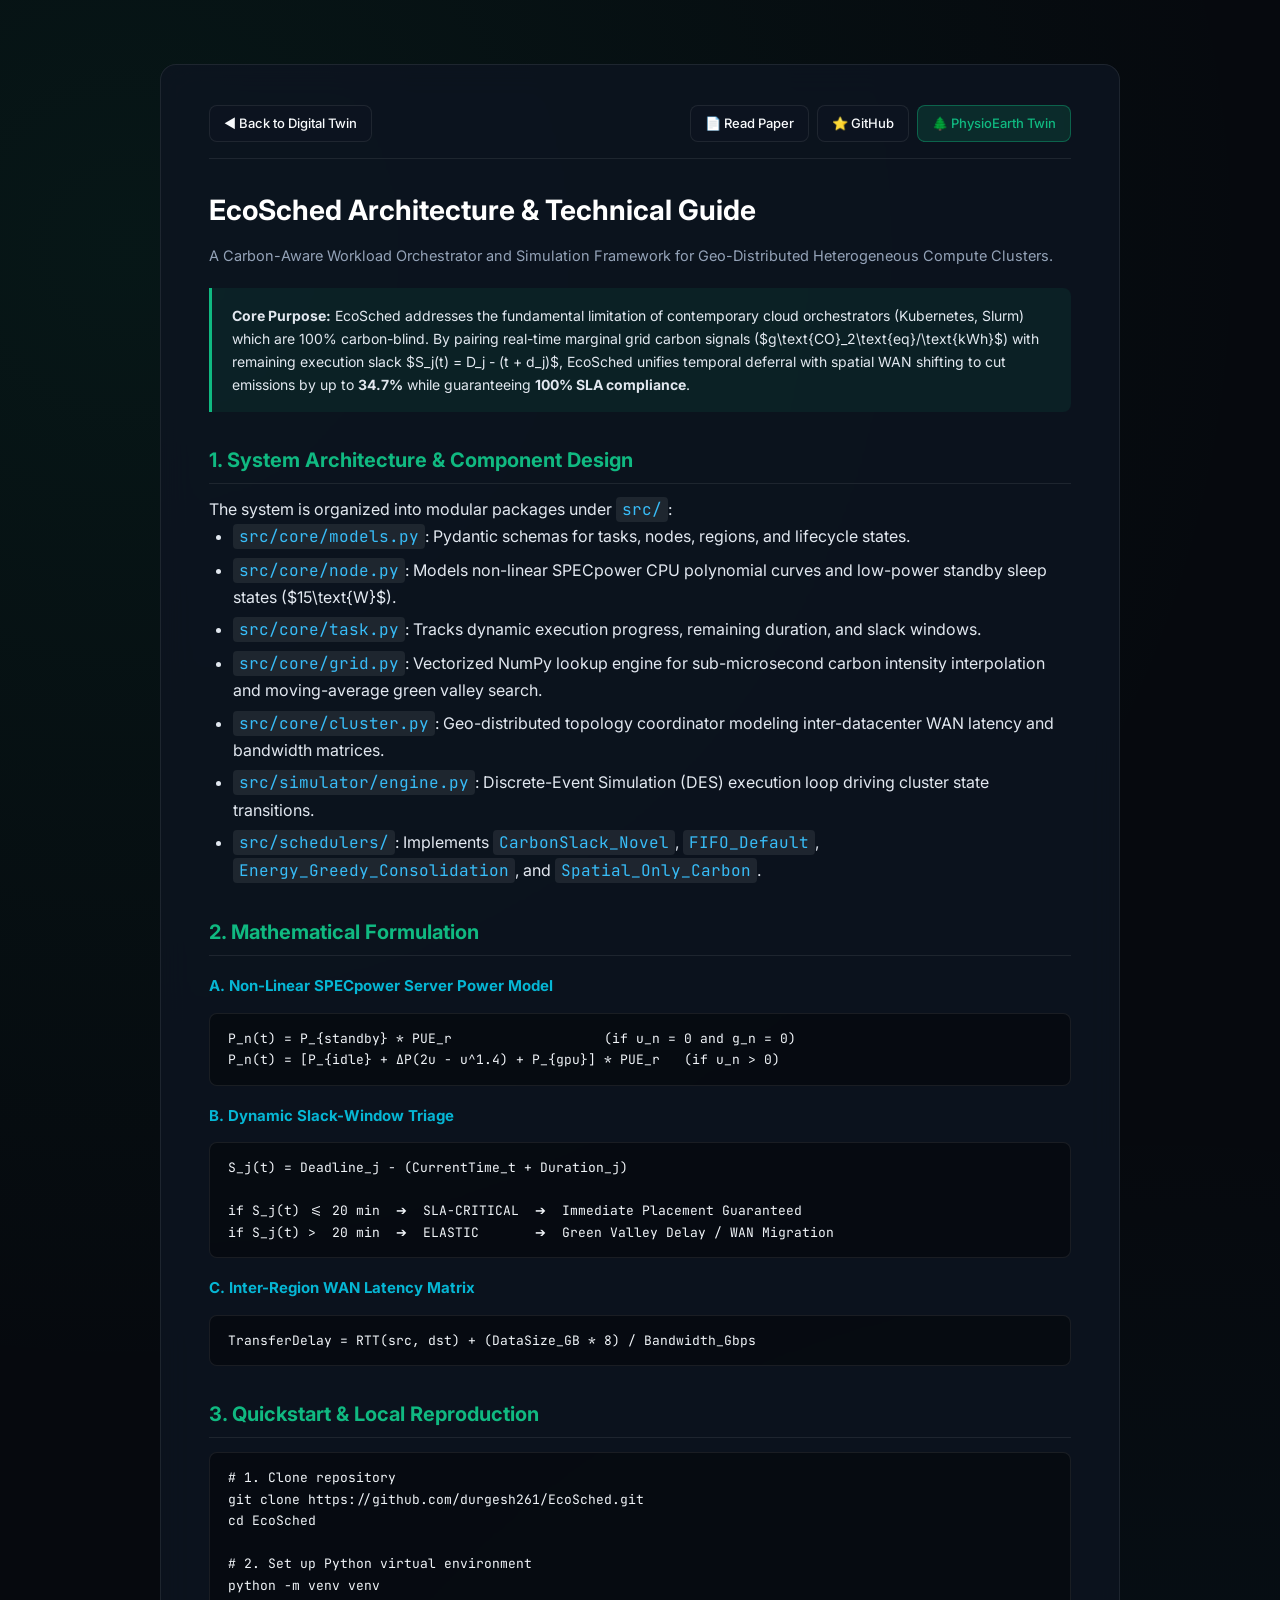
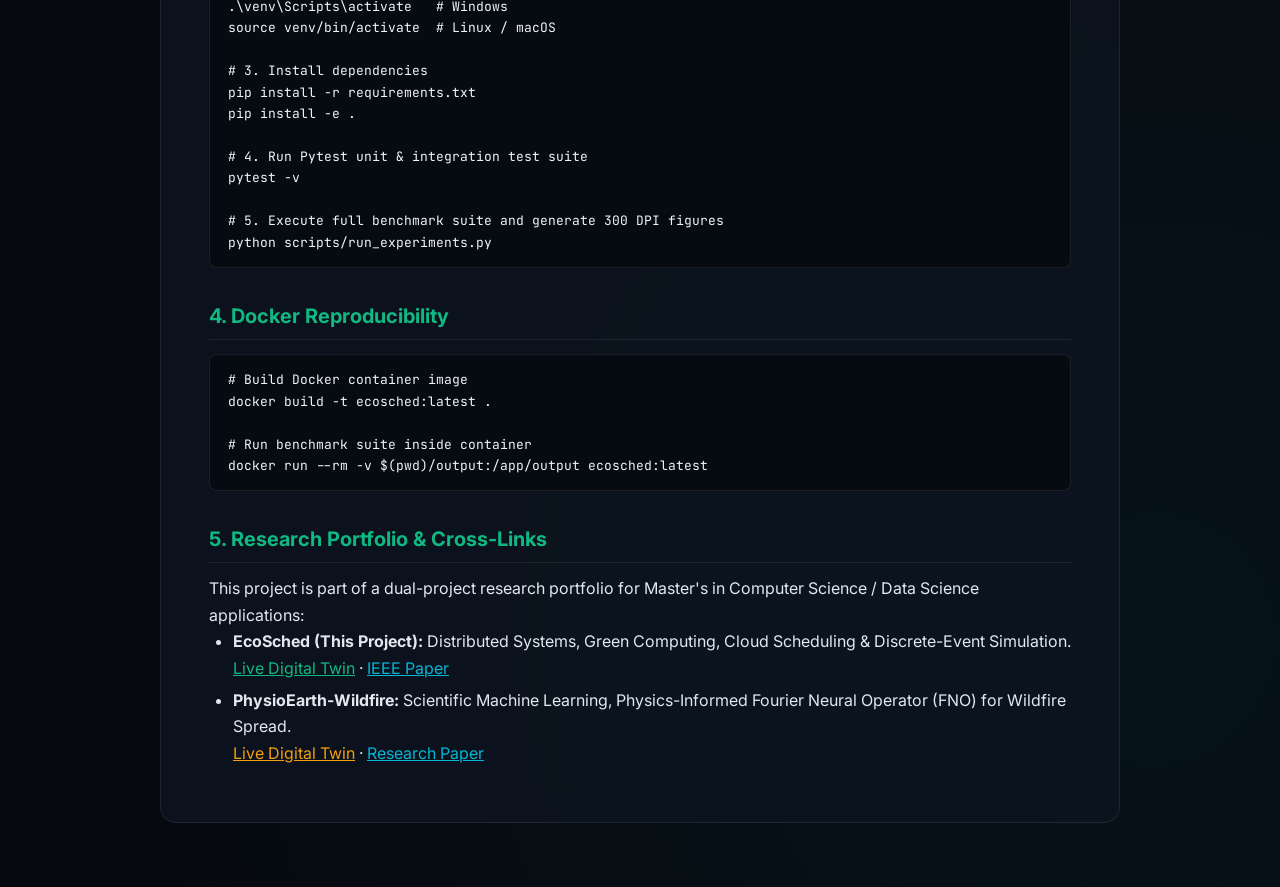
==== dashboard/docs.html @ f652f5c0 "feat: add interactive digital twin, web paper, docs, and GitHub Pages deployment" ====
<!DOCTYPE html>
<html lang="en">
<head>
  <meta charset="UTF-8">
  <meta name="viewport" content="width=device-width, initial-scale=1.0">
  <meta http-equiv="Cache-Control" content="no-cache, no-store, must-revalidate">
  <meta http-equiv="Pragma" content="no-cache">
  <meta http-equiv="Expires" content="0">
  <title>EcoSched: Documentation & Architecture Guide</title>
  <link rel="preconnect" href="https://fonts.googleapis.com">
  <link rel="preconnect" href="https://fonts.gstatic.com" crossorigin>
  <link href="https://fonts.googleapis.com/css2?family=Inter:wght@400;500;600;700&family=JetBrains+Mono:wght@400;600&display=swap" rel="stylesheet">
  <link rel="stylesheet" href="styles.css">
  <style>
    .docs-container {
      max-width: 960px;
      margin: 40px auto;
      background: var(--bg-card);
      backdrop-filter: blur(16px);
      border: 1px solid var(--border-card);
      border-radius: 16px;
      padding: 40px 48px;
      color: #e2e8f0;
      line-height: 1.65;
    }
    .docs-nav {
      display: flex;
      justify-content: space-between;
      align-items: center;
      margin-bottom: 28px;
      padding-bottom: 16px;
      border-bottom: 1px solid var(--border-card);
      flex-wrap: wrap;
      gap: 12px;
    }
    h1 {
      font-size: 28px;
      color: #fff;
      margin-bottom: 10px;
    }
    h2 {
      font-size: 20px;
      color: var(--accent-green);
      margin-top: 32px;
      margin-bottom: 12px;
      border-bottom: 1px solid rgba(255, 255, 255, 0.08);
      padding-bottom: 6px;
    }
    h3 {
      font-size: 15px;
      color: var(--accent-cyan);
      margin-top: 18px;
      margin-bottom: 8px;
    }
    pre {
      background: rgba(0, 0, 0, 0.4);
      border: 1px solid rgba(255, 255, 255, 0.08);
      border-radius: 8px;
      padding: 14px 18px;
      font-family: var(--font-mono);
      font-size: 13px;
      overflow-x: auto;
      color: #f1f5f9;
      margin: 14px 0;
    }
    .highlight-card {
      background: rgba(16, 185, 129, 0.08);
      border-left: 3px solid var(--accent-green);
      padding: 16px 20px;
      border-radius: 0 8px 8px 0;
      margin: 20px 0;
      font-size: 14px;
    }
    ul, ol {
      margin-left: 24px;
      margin-bottom: 16px;
    }
    li {
      margin-bottom: 6px;
    }
    code {
      font-family: var(--font-mono);
      background: rgba(255, 255, 255, 0.08);
      padding: 2px 6px;
      border-radius: 4px;
      color: #38bdf8;
    }
  </style>
</head>
<body>
  <div class="docs-container">
    <div class="docs-nav">
      <a href="index.html" class="btn-link">◀ Back to Digital Twin</a>
      <div style="display:flex; gap:8px;">
        <a href="paper.html" class="btn-link">📄 Read Paper</a>
        <a href="https://github.com/durgesh261/EcoSched" class="btn-link" target="_blank">⭐ GitHub</a>
        <a href="https://durgesh261.github.io/PhysioEarth-Wildfire/" class="btn-link highlight" target="_blank">🌲 PhysioEarth Twin</a>
      </div>
    </div>

    <h1>EcoSched Architecture & Technical Guide</h1>
    <p style="color:var(--text-muted); font-size:14.5px;">
      A Carbon-Aware Workload Orchestrator and Simulation Framework for Geo-Distributed Heterogeneous Compute Clusters.
    </p>

    <div class="highlight-card">
      <strong>Core Purpose:</strong> EcoSched addresses the fundamental limitation of contemporary cloud orchestrators (Kubernetes, Slurm) which are 100% carbon-blind. By pairing real-time marginal grid carbon signals ($g\text{CO}_2\text{eq}/\text{kWh}$) with remaining execution slack $S_j(t) = D_j - (t + d_j)$, EcoSched unifies temporal deferral with spatial WAN shifting to cut emissions by up to <strong>34.7%</strong> while guaranteeing <strong>100% SLA compliance</strong>.
    </div>

    <h2>1. System Architecture & Component Design</h2>
    <p>The system is organized into modular packages under <code>src/</code>:</p>
    <ul>
      <li><code>src/core/models.py</code>: Pydantic schemas for tasks, nodes, regions, and lifecycle states.</li>
      <li><code>src/core/node.py</code>: Models non-linear SPECpower CPU polynomial curves and low-power standby sleep states ($15\text{W}$).</li>
      <li><code>src/core/task.py</code>: Tracks dynamic execution progress, remaining duration, and slack windows.</li>
      <li><code>src/core/grid.py</code>: Vectorized NumPy lookup engine for sub-microsecond carbon intensity interpolation and moving-average green valley search.</li>
      <li><code>src/core/cluster.py</code>: Geo-distributed topology coordinator modeling inter-datacenter WAN latency and bandwidth matrices.</li>
      <li><code>src/simulator/engine.py</code>: Discrete-Event Simulation (DES) execution loop driving cluster state transitions.</li>
      <li><code>src/schedulers/</code>: Implements <code>CarbonSlack_Novel</code>, <code>FIFO_Default</code>, <code>Energy_Greedy_Consolidation</code>, and <code>Spatial_Only_Carbon</code>.</li>
    </ul>

    <h2>2. Mathematical Formulation</h2>
    <h3>A. Non-Linear SPECpower Server Power Model</h3>
    <pre>P_n(t) = P_{standby} * PUE_r                   (if u_n = 0 and g_n = 0)
P_n(t) = [P_{idle} + ΔP(2u - u^1.4) + P_{gpu}] * PUE_r   (if u_n > 0)</pre>

    <h3>B. Dynamic Slack-Window Triage</h3>
    <pre>S_j(t) = Deadline_j - (CurrentTime_t + Duration_j)

if S_j(t) <= 20 min  ➔  SLA-CRITICAL  ➔  Immediate Placement Guaranteed
if S_j(t) >  20 min  ➔  ELASTIC       ➔  Green Valley Delay / WAN Migration</pre>

    <h3>C. Inter-Region WAN Latency Matrix</h3>
    <pre>TransferDelay = RTT(src, dst) + (DataSize_GB * 8) / Bandwidth_Gbps</pre>

    <h2>3. Quickstart & Local Reproduction</h2>
    <pre><span class="code-comment"># 1. Clone repository</span>
git clone https://github.com/durgesh261/EcoSched.git
cd EcoSched

<span class="code-comment"># 2. Set up Python virtual environment</span>
python -m venv venv
.\venv\Scripts\activate   <span class="code-comment"># Windows</span>
source venv/bin/activate  <span class="code-comment"># Linux / macOS</span>

<span class="code-comment"># 3. Install dependencies</span>
pip install -r requirements.txt
pip install -e .

<span class="code-comment"># 4. Run Pytest unit & integration test suite</span>
pytest -v

<span class="code-comment"># 5. Execute full benchmark suite and generate 300 DPI figures</span>
python scripts/run_experiments.py</pre>

    <h2>4. Docker Reproducibility</h2>
    <pre><span class="code-comment"># Build Docker container image</span>
docker build -t ecosched:latest .

<span class="code-comment"># Run benchmark suite inside container</span>
docker run --rm -v $(pwd)/output:/app/output ecosched:latest</pre>

    <h2>5. Research Portfolio & Cross-Links</h2>
    <p>This project is part of a dual-project research portfolio for Master's in Computer Science / Data Science applications:</p>
    <ul>
      <li><strong>EcoSched (This Project):</strong> Distributed Systems, Green Computing, Cloud Scheduling & Discrete-Event Simulation.
        <br><a href="index.html" style="color:var(--accent-green);">Live Digital Twin</a> &middot; <a href="paper.html" style="color:var(--accent-cyan);">IEEE Paper</a>
      </li>
      <li><strong>PhysioEarth-Wildfire:</strong> Scientific Machine Learning, Physics-Informed Fourier Neural Operator (FNO) for Wildfire Spread.
        <br><a href="https://durgesh261.github.io/PhysioEarth-Wildfire/" target="_blank" style="color:var(--accent-solar);">Live Digital Twin</a> &middot; <a href="https://durgesh261.github.io/PhysioEarth-Wildfire/paper.html" target="_blank" style="color:var(--accent-cyan);">Research Paper</a>
      </li>
    </ul>
  </div>
</body>
</html>
---- dashboard/styles.css ----
:root {
  --bg-primary: #06090e;
  --bg-card: rgba(13, 20, 32, 0.85);
  --bg-card-hover: rgba(20, 30, 48, 0.95);
  --border-card: rgba(255, 255, 255, 0.08);

  --text-main: #f8fafc;
  --text-muted: #94a3b8;
  --text-dim: #64748b;

  --accent-green: #10b981;
  --accent-green-glow: rgba(16, 185, 129, 0.2);
  --accent-cyan: #06b6d4;
  --accent-solar: #f59e0b;
  --accent-carbon: #ef4444;
  --accent-purple: #8b5cf6;
  --accent-blue: #3b82f6;

  --font-sans: 'Inter', -apple-system, BlinkMacSystemFont, 'Segoe UI', Roboto, sans-serif;
  --font-mono: 'JetBrains Mono', 'Fira Code', monospace;
}

* {
  box-sizing: border-box;
  margin: 0;
  padding: 0;
}

body {
  background-color: var(--bg-primary);
  color: var(--text-main);
  font-family: var(--font-sans);
  line-height: 1.5;
  min-height: 100vh;
  padding: 24px 32px;
  background-image: 
    radial-gradient(circle at 10% 10%, rgba(16, 185, 129, 0.08) 0%, transparent 45%),
    radial-gradient(circle at 90% 90%, rgba(6, 182, 212, 0.06) 0%, transparent 45%);
}

.container {
  max-width: 1560px;
  margin: 0 auto;
}

/* Header */
header {
  display: flex;
  justify-content: space-between;
  align-items: flex-start;
  margin-bottom: 24px;
  padding-bottom: 18px;
  border-bottom: 1px solid var(--border-card);
  flex-wrap: wrap;
  gap: 16px;
}

.title-area h1 {
  font-size: 26px;
  font-weight: 700;
  letter-spacing: -0.02em;
  display: flex;
  align-items: center;
  gap: 12px;
  color: #ffffff;
}

.badge-tag {
  font-size: 11px;
  font-weight: 600;
  text-transform: uppercase;
  letter-spacing: 0.06em;
  background: rgba(16, 185, 129, 0.15);
  color: var(--accent-green);
  border: 1px solid rgba(16, 185, 129, 0.35);
  padding: 3px 9px;
  border-radius: 999px;
}

.badge-flag {
  font-size: 11px;
  font-weight: 600;
  background: rgba(245, 158, 11, 0.15);
  color: var(--accent-solar);
  border: 1px solid rgba(245, 158, 11, 0.35);
  padding: 3px 9px;
  border-radius: 999px;
}

.subtitle {
  color: var(--text-muted);
  font-size: 13.5px;
  margin-top: 4px;
  max-width: 860px;
}

.header-links {
  display: flex;
  gap: 10px;
  align-items: center;
  flex-wrap: wrap;
}

.btn-link {
  display: inline-flex;
  align-items: center;
  gap: 6px;
  padding: 7px 14px;
  border-radius: 8px;
  font-size: 13px;
  font-weight: 500;
  text-decoration: none;
  color: var(--text-main);
  background: var(--bg-card);
  border: 1px solid var(--border-card);
  transition: all 0.2s ease;
}

.btn-link:hover {
  background: var(--bg-card-hover);
  border-color: rgba(255, 255, 255, 0.2);
  transform: translateY(-1px);
}

.btn-link.highlight {
  background: rgba(16, 185, 129, 0.15);
  border-color: rgba(16, 185, 129, 0.4);
  color: var(--accent-green);
}

.btn-link.highlight:hover {
  background: rgba(16, 185, 129, 0.25);
  border-color: var(--accent-green);
}

/* Controls Bar */
.controls-card {
  background: var(--bg-card);
  backdrop-filter: blur(12px);
  border: 1px solid var(--border-card);
  border-radius: 14px;
  padding: 16px 20px;
  margin-bottom: 24px;
  display: flex;
  flex-direction: column;
  gap: 14px;
}

.slider-container {
  display: flex;
  flex-direction: column;
  gap: 6px;
}

.slider-label-row {
  display: flex;
  justify-content: space-between;
  font-size: 12.5px;
  color: var(--text-muted);
}

.active-step-badge {
  color: var(--accent-green);
  font-family: var(--font-mono);
  font-weight: 600;
}

.range-slider {
  width: 100%;
  height: 6px;
  border-radius: 4px;
  background: rgba(255, 255, 255, 0.12);
  outline: none;
  cursor: pointer;
  accent-color: var(--accent-green);
}

.controls-actions {
  display: flex;
  justify-content: space-between;
  align-items: center;
  flex-wrap: wrap;
  gap: 12px;
}

.button-group {
  display: flex;
  gap: 8px;
  align-items: center;
}

.btn-ctrl {
  padding: 7px 14px;
  border-radius: 8px;
  font-size: 12.5px;
  font-weight: 600;
  cursor: pointer;
  background: rgba(255, 255, 255, 0.05);
  border: 1px solid var(--border-card);
  color: var(--text-main);
  transition: all 0.2s ease;
  display: inline-flex;
  align-items: center;
  gap: 6px;
}

.btn-ctrl:hover {
  background: rgba(255, 255, 255, 0.1);
  border-color: rgba(255, 255, 255, 0.25);
}

.btn-ctrl.primary {
  background: var(--accent-green);
  color: #042f1a;
  border-color: transparent;
}

.btn-ctrl.primary:hover {
  background: #059669;
}

.btn-ctrl.active-policy {
  background: rgba(16, 185, 129, 0.2);
  border-color: var(--accent-green);
  color: var(--accent-green);
}

.policy-label {
  font-size: 12px;
  color: var(--text-dim);
  text-transform: uppercase;
  font-weight: 700;
  letter-spacing: 0.05em;
  margin-right: 4px;
}

.scenario-select {
  background: rgba(0, 0, 0, 0.4);
  border: 1px solid var(--border-card);
  color: var(--text-main);
  padding: 6px 12px;
  border-radius: 8px;
  font-size: 12.5px;
  outline: none;
  cursor: pointer;
}

/* Metrics HUD Grid */
.metrics-grid {
  display: grid;
  grid-template-columns: repeat(auto-fit, minmax(230px, 1fr));
  gap: 14px;
  margin-bottom: 24px;
}

.metric-card {
  background: var(--bg-card);
  border: 1px solid var(--border-card);
  border-radius: 12px;
  padding: 16px 18px;
  display: flex;
  flex-direction: column;
  position: relative;
  overflow: hidden;
  transition: transform 0.2s ease;
}

.metric-card:hover {
  transform: translateY(-2px);
  border-color: rgba(255, 255, 255, 0.15);
}

.metric-title {
  font-size: 12px;
  color: var(--text-muted);
  text-transform: uppercase;
  letter-spacing: 0.04em;
  font-weight: 600;
  margin-bottom: 4px;
}

.metric-value {
  font-size: 24px;
  font-weight: 700;
  font-family: var(--font-mono);
  color: #ffffff;
  margin-bottom: 4px;
}

.metric-delta {
  font-size: 11.5px;
  font-weight: 600;
  display: inline-flex;
  align-items: center;
  gap: 4px;
}

.delta-good {
  color: var(--accent-green);
}

.delta-warn {
  color: var(--accent-solar);
}

.delta-bad {
  color: var(--accent-carbon);
}

/* Regional Grid Section */
.section-title {
  font-size: 16px;
  font-weight: 700;
  color: #fff;
  margin-bottom: 14px;
  display: flex;
  align-items: center;
  gap: 8px;
}

.regions-grid {
  display: grid;
  grid-template-columns: repeat(auto-fit, minmax(320px, 1fr));
  gap: 16px;
  margin-bottom: 24px;
}

.region-card {
  background: var(--bg-card);
  border: 1px solid var(--border-card);
  border-radius: 12px;
  padding: 18px;
  display: flex;
  flex-direction: column;
  gap: 12px;
}

.region-card-header {
  display: flex;
  justify-content: space-between;
  align-items: center;
}

.region-name {
  font-size: 15px;
  font-weight: 600;
  display: flex;
  align-items: center;
  gap: 8px;
}

.ci-meter {
  display: flex;
  align-items: baseline;
  gap: 4px;
}

.ci-number {
  font-size: 26px;
  font-weight: 800;
  font-family: var(--font-mono);
}

.ci-unit {
  font-size: 11px;
  color: var(--text-dim);
}

.ci-status-pill {
  font-size: 10.5px;
  font-weight: 600;
  padding: 2px 8px;
  border-radius: 6px;
  text-transform: uppercase;
}

.status-clean {
  background: rgba(16, 185, 129, 0.15);
  color: var(--accent-green);
  border: 1px solid rgba(16, 185, 129, 0.3);
}

.status-moderate {
  background: rgba(245, 158, 11, 0.15);
  color: var(--accent-solar);
  border: 1px solid rgba(245, 158, 11, 0.3);
}

.status-dirty {
  background: rgba(239, 68, 68, 0.15);
  color: var(--accent-carbon);
  border: 1px solid rgba(239, 68, 68, 0.3);
}

.region-meta-row {
  display: flex;
  justify-content: space-between;
  font-size: 12px;
  color: var(--text-muted);
  border-top: 1px solid rgba(255, 255, 255, 0.05);
  padding-top: 8px;
}

/* Two-column layout for Cluster Racks and Charts */
.twocol-layout {
  display: grid;
  grid-template-columns: 1.15fr 0.85fr;
  gap: 20px;
  margin-bottom: 24px;
}

@media (max-width: 1100px) {
  .twocol-layout {
    grid-template-columns: 1fr;
  }
}

.panel-card {
  background: var(--bg-card);
  border: 1px solid var(--border-card);
  border-radius: 14px;
  padding: 20px;
  display: flex;
  flex-direction: column;
}

/* Cluster Racks Visualization */
.node-grid {
  display: grid;
  grid-template-columns: repeat(auto-fill, minmax(130px, 1fr));
  gap: 10px;
  margin-top: 10px;
}

.node-chip {
  background: rgba(255, 255, 255, 0.03);
  border: 1px solid rgba(255, 255, 255, 0.08);
  border-radius: 8px;
  padding: 8px 10px;
  display: flex;
  flex-direction: column;
  gap: 4px;
  font-size: 11px;
  transition: all 0.2s ease;
}

.node-chip:hover {
  background: rgba(255, 255, 255, 0.07);
  border-color: rgba(255, 255, 255, 0.2);
}

.node-chip-header {
  display: flex;
  justify-content: space-between;
  align-items: center;
  font-family: var(--font-mono);
  font-weight: 600;
  color: var(--text-main);
}

.node-state-dot {
  width: 7px;
  height: 7px;
  border-radius: 50%;
}

.state-standby {
  background: #64748b;
  box-shadow: 0 0 4px #64748b;
}

.state-active {
  background: var(--accent-green);
  box-shadow: 0 0 6px var(--accent-green);
}

.state-heavy {
  background: var(--accent-solar);
  box-shadow: 0 0 6px var(--accent-solar);
}

.util-bar-bg {
  width: 100%;
  height: 4px;
  background: rgba(255, 255, 255, 0.1);
  border-radius: 2px;
  overflow: hidden;
}

.util-bar-fill {
  height: 100%;
  background: var(--accent-green);
  border-radius: 2px;
  transition: width 0.3s ease;
}

/* Charts Panel */
.chart-container {
  width: 100%;
  height: 240px;
  position: relative;
  margin-top: 10px;
}

canvas {
  width: 100% !important;
  height: 100% !important;
  display: block;
}

/* Live Dispatch Feed */
.dispatch-feed {
  background: rgba(0, 0, 0, 0.35);
  border: 1px solid var(--border-card);
  border-radius: 10px;
  padding: 12px 14px;
  font-family: var(--font-mono);
  font-size: 11.5px;
  max-height: 210px;
  overflow-y: auto;
  display: flex;
  flex-direction: column;
  gap: 6px;
}

.feed-item {
  display: flex;
  justify-content: space-between;
  align-items: center;
  padding-bottom: 4px;
  border-bottom: 1px solid rgba(255, 255, 255, 0.04);
}

.tag-decision {
  padding: 1px 6px;
  border-radius: 4px;
  font-size: 10px;
  font-weight: 700;
}

.tag-shift {
  background: rgba(6, 182, 212, 0.18);
  color: var(--accent-cyan);
}

.tag-delay {
  background: rgba(245, 158, 11, 0.18);
  color: var(--accent-solar);
}

.tag-local {
  background: rgba(16, 185, 129, 0.18);
  color: var(--accent-green);
}

/* Footer */
footer {
  margin-top: 40px;
  padding-top: 20px;
  border-top: 1px solid var(--border-card);
  display: flex;
  justify-content: space-between;
  align-items: center;
  font-size: 12.5px;
  color: var(--text-dim);
  flex-wrap: wrap;
  gap: 12px;
}

.footer-links {
  display: flex;
  gap: 16px;
}

.footer-links a {
  color: var(--text-muted);
  text-decoration: none;
  transition: color 0.2s ease;
}

.footer-links a:hover {
  color: var(--text-main);
}
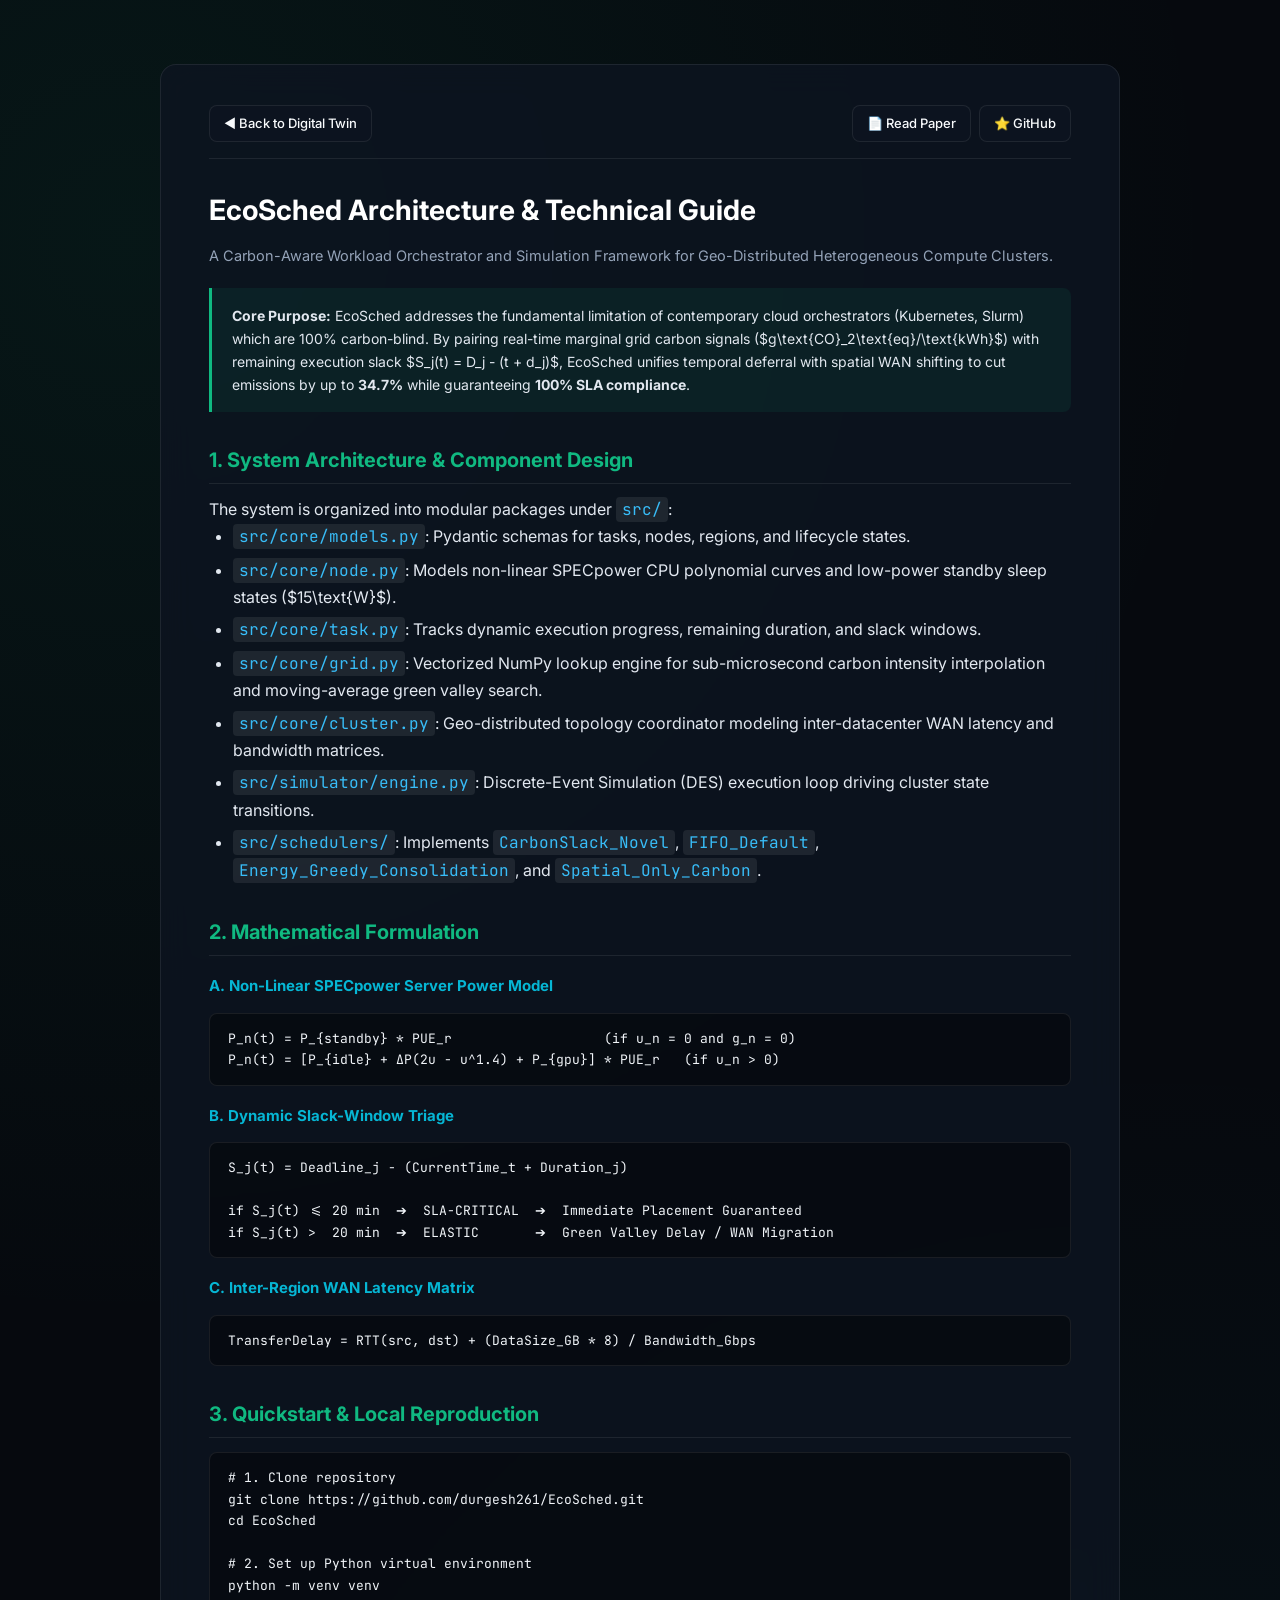
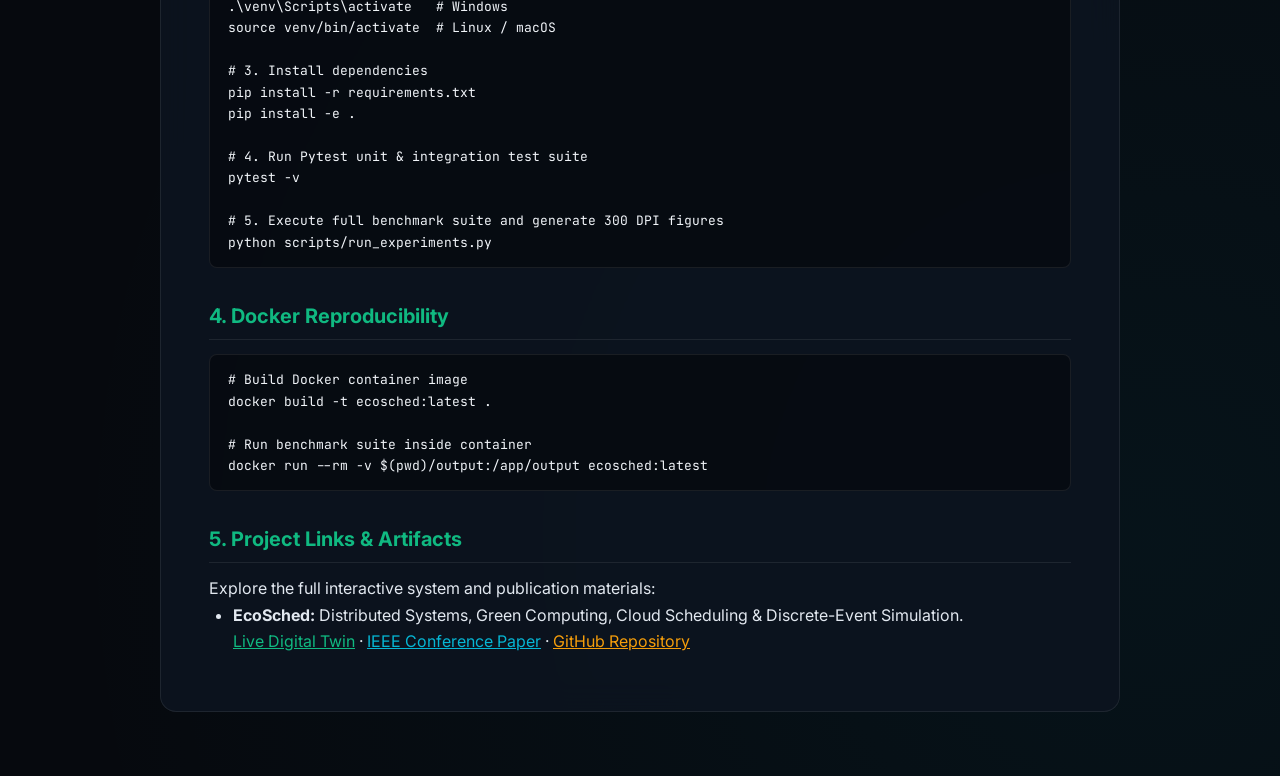
==== commit 65ac2da9: "chore: remove cross-links to keep EcoSched fully standalone" ====
--- a/dashboard/docs.html
+++ b/dashboard/docs.html
@@ -94,7 +94,6 @@
       <div style="display:flex; gap:8px;">
         <a href="paper.html" class="btn-link">📄 Read Paper</a>
         <a href="https://github.com/durgesh261/EcoSched" class="btn-link" target="_blank">⭐ GitHub</a>
-        <a href="https://durgesh261.github.io/PhysioEarth-Wildfire/" class="btn-link highlight" target="_blank">🌲 PhysioEarth Twin</a>
       </div>
     </div>
 
@@ -160,16 +159,14 @@
 <span class="code-comment"># Run benchmark suite inside container</span>
 docker run --rm -v $(pwd)/output:/app/output ecosched:latest</pre>
 
-    <h2>5. Research Portfolio & Cross-Links</h2>
-    <p>This project is part of a dual-project research portfolio for Master's in Computer Science / Data Science applications:</p>
+    <h2>5. Project Links & Artifacts</h2>
+    <p>Explore the full interactive system and publication materials:</p>
     <ul>
-      <li><strong>EcoSched (This Project):</strong> Distributed Systems, Green Computing, Cloud Scheduling & Discrete-Event Simulation.
-        <br><a href="index.html" style="color:var(--accent-green);">Live Digital Twin</a> &middot; <a href="paper.html" style="color:var(--accent-cyan);">IEEE Paper</a>
-      </li>
-      <li><strong>PhysioEarth-Wildfire:</strong> Scientific Machine Learning, Physics-Informed Fourier Neural Operator (FNO) for Wildfire Spread.
-        <br><a href="https://durgesh261.github.io/PhysioEarth-Wildfire/" target="_blank" style="color:var(--accent-solar);">Live Digital Twin</a> &middot; <a href="https://durgesh261.github.io/PhysioEarth-Wildfire/paper.html" target="_blank" style="color:var(--accent-cyan);">Research Paper</a>
+      <li><strong>EcoSched:</strong> Distributed Systems, Green Computing, Cloud Scheduling & Discrete-Event Simulation.
+        <br><a href="index.html" style="color:var(--accent-green);">Live Digital Twin</a> &middot; <a href="paper.html" style="color:var(--accent-cyan);">IEEE Conference Paper</a> &middot; <a href="https://github.com/durgesh261/EcoSched" target="_blank" style="color:var(--accent-solar);">GitHub Repository</a>
       </li>
     </ul>
   </div>
 </body>
 </html>
+
--- a/dashboard/styles.css
+++ b/dashboard/styles.css
@@ -581,3 +581,4 @@
 .footer-links a:hover {
   color: var(--text-main);
 }
+
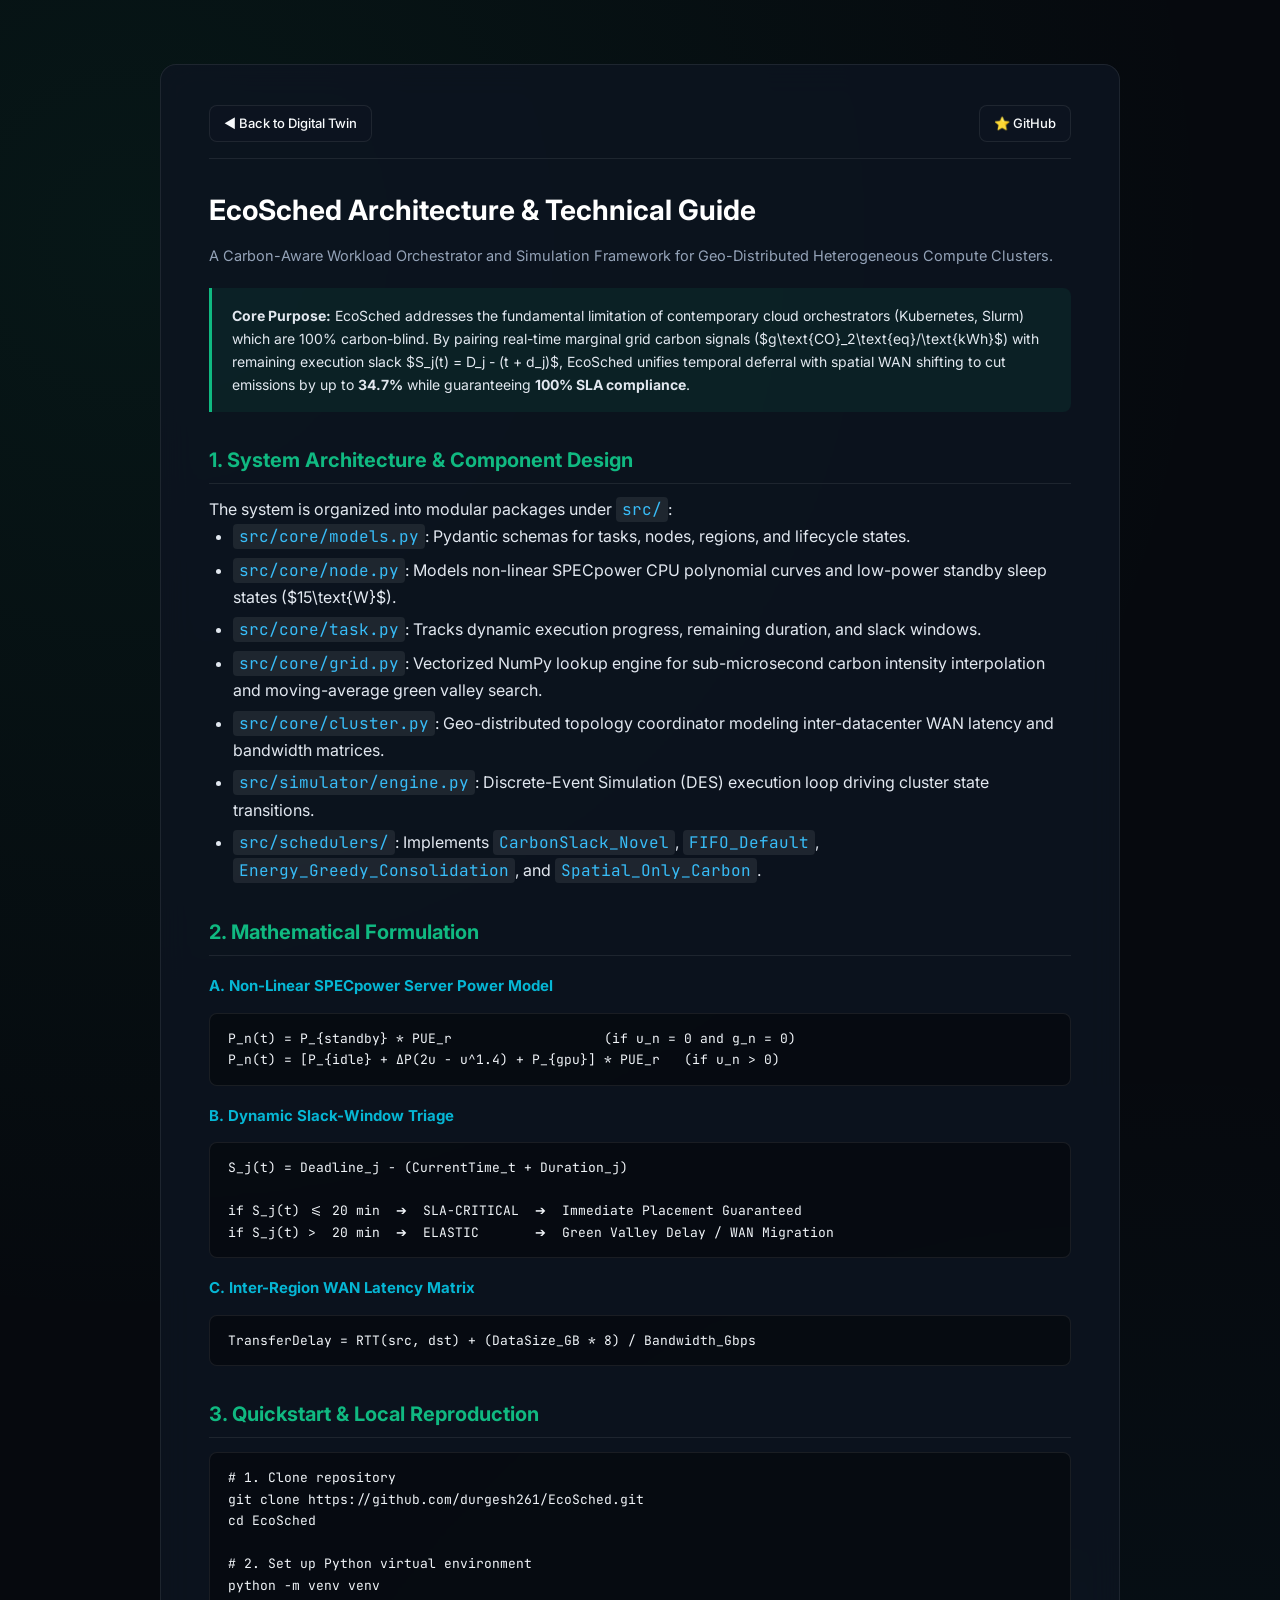
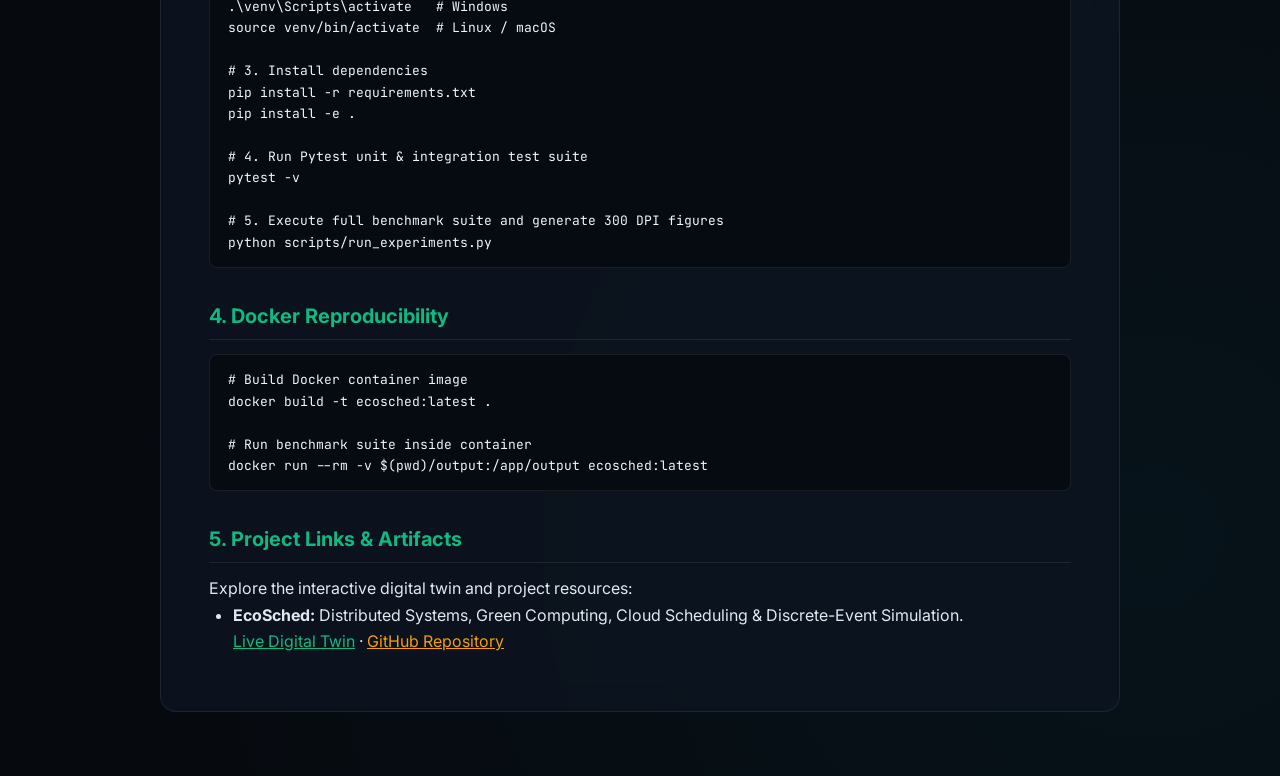
==== commit a62cb372: "chore: remove research paper from public git repository" ====
--- a/dashboard/docs.html
+++ b/dashboard/docs.html
@@ -92,7 +92,6 @@
     <div class="docs-nav">
       <a href="index.html" class="btn-link">◀ Back to Digital Twin</a>
       <div style="display:flex; gap:8px;">
-        <a href="paper.html" class="btn-link">📄 Read Paper</a>
         <a href="https://github.com/durgesh261/EcoSched" class="btn-link" target="_blank">⭐ GitHub</a>
       </div>
     </div>
@@ -160,10 +159,10 @@
 docker run --rm -v $(pwd)/output:/app/output ecosched:latest</pre>
 
     <h2>5. Project Links & Artifacts</h2>
-    <p>Explore the full interactive system and publication materials:</p>
+    <p>Explore the interactive digital twin and project resources:</p>
     <ul>
       <li><strong>EcoSched:</strong> Distributed Systems, Green Computing, Cloud Scheduling & Discrete-Event Simulation.
-        <br><a href="index.html" style="color:var(--accent-green);">Live Digital Twin</a> &middot; <a href="paper.html" style="color:var(--accent-cyan);">IEEE Conference Paper</a> &middot; <a href="https://github.com/durgesh261/EcoSched" target="_blank" style="color:var(--accent-solar);">GitHub Repository</a>
+        <br><a href="index.html" style="color:var(--accent-green);">Live Digital Twin</a> &middot; <a href="https://github.com/durgesh261/EcoSched" target="_blank" style="color:var(--accent-solar);">GitHub Repository</a>
       </li>
     </ul>
   </div>
